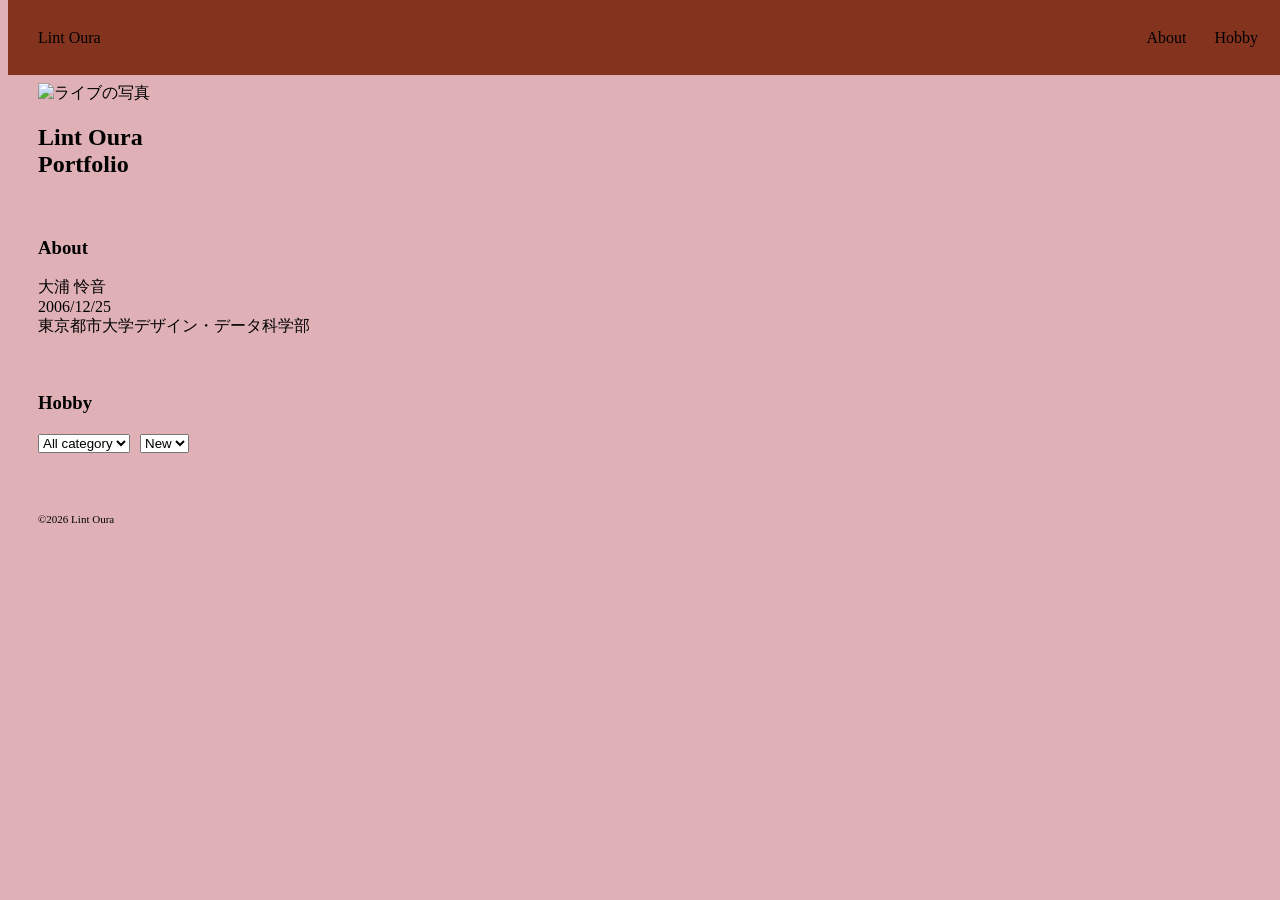
==== index.html @ ac571d97 "Add files via upload" ====
<!DOCTYPE html>
<html lang="ja">
    <head>
        <meta charset="UTF-8">
        <meta name="viewport" content="width=device-width, initial-scale=1.0">
        <title>Lint Oura</title>
        <link rel="stylesheet" href="style.css">
    </head>
    <body>
        <header>
            <a href="#top">Lint Oura</a>
            <nav>
                <a href="#about">About</a>
                <a href="#hobby">Hobby</a>
            </nav>
        </header>

        <main>
            <section id="top">
                <img src="./media/DSCN6169.JPG" width="200" alt="ライブの写真">
                <h1>
                    Lint Oura<br>
                    Portfolio
                </h1>
            </section>

            <section id="about">
                <h3>About</h3>
                <p>
                    <span class="japanese-name">大浦 怜音</span><br>
                    2006/12/25<br>
                    東京都市大学デザイン・データ科学部
                </p>
            </section>

            <section id="hobby">
                <h3>Hobby</h3>

                <div class="works-controls">
                    <select id="category">
                        <option value="all">All category</option>
                    </select>

                    <select id="sort">
                        <option value="new">New</option>
                        <option value="old">Old</option>
                        <option value="title">Title</option>
                    </select>
                </div>

                <div class="works-marquee">
                    <div id="works-grid"></div>
                </div>
            </section>
        </main>

        <footer>
            <span>©2026 Lint Oura</span>
        </footer>

        <script src="works.js"></script>
    </body>
</html>
---- style.css ----
* {box-sizing: border-box; }

html {
    scroll-behavior: smooth;
    scroll-padding-top: 50px;
}
body {
    background: #dfb1b6;
    color: #000000;
}
a {
    color: inherit;
    text-decoration: none;
}
header {
    display: flex;
    justify-content: space-between;
    align-items: center;
    width: 100%;
    position: fixed;
    padding: 0px 30px;
    background: #84331F;
    height: 75px;
    top: 0;
}
nav {
    display: flex;
    gap: 28px;
}
section {
    padding: 10px 30px;
}
footer {
    padding:20px 30px;
    font-size: 11px;
}
nav a:hover {
    color: #939a9c;
}
#top {
    padding-top: 75px;
}

#works-grid {
  display: grid;
  grid-template-columns: repeat(3, 1fr);
  gap: 30px;
}

.work-card img {
  width: 100%;
  aspect-ratio: 4 / 3;
  object-fit: cover;
  display: block;
}

.work-card {
  border: 1px solid #000000;
}

.work-card h4 {
    margin: 15px 15px 5px;
}

.work-card p {
    margin: 0 15px 15px;
    font-size: 14px;
    line-height: 1.6;
}

.work-card:hover {
    opacity: 0.7;
}

.works-controls {
    display: flex;
    gap: 10px;
    margin-top: 20px;
    margin-bottom: 30px;
}

.work-controls select {
    padding: 10px;
    font-size: 17px;
}

.work-category {
    font-size: 4px;
    padding-top: 14px;
    color: #008000
}
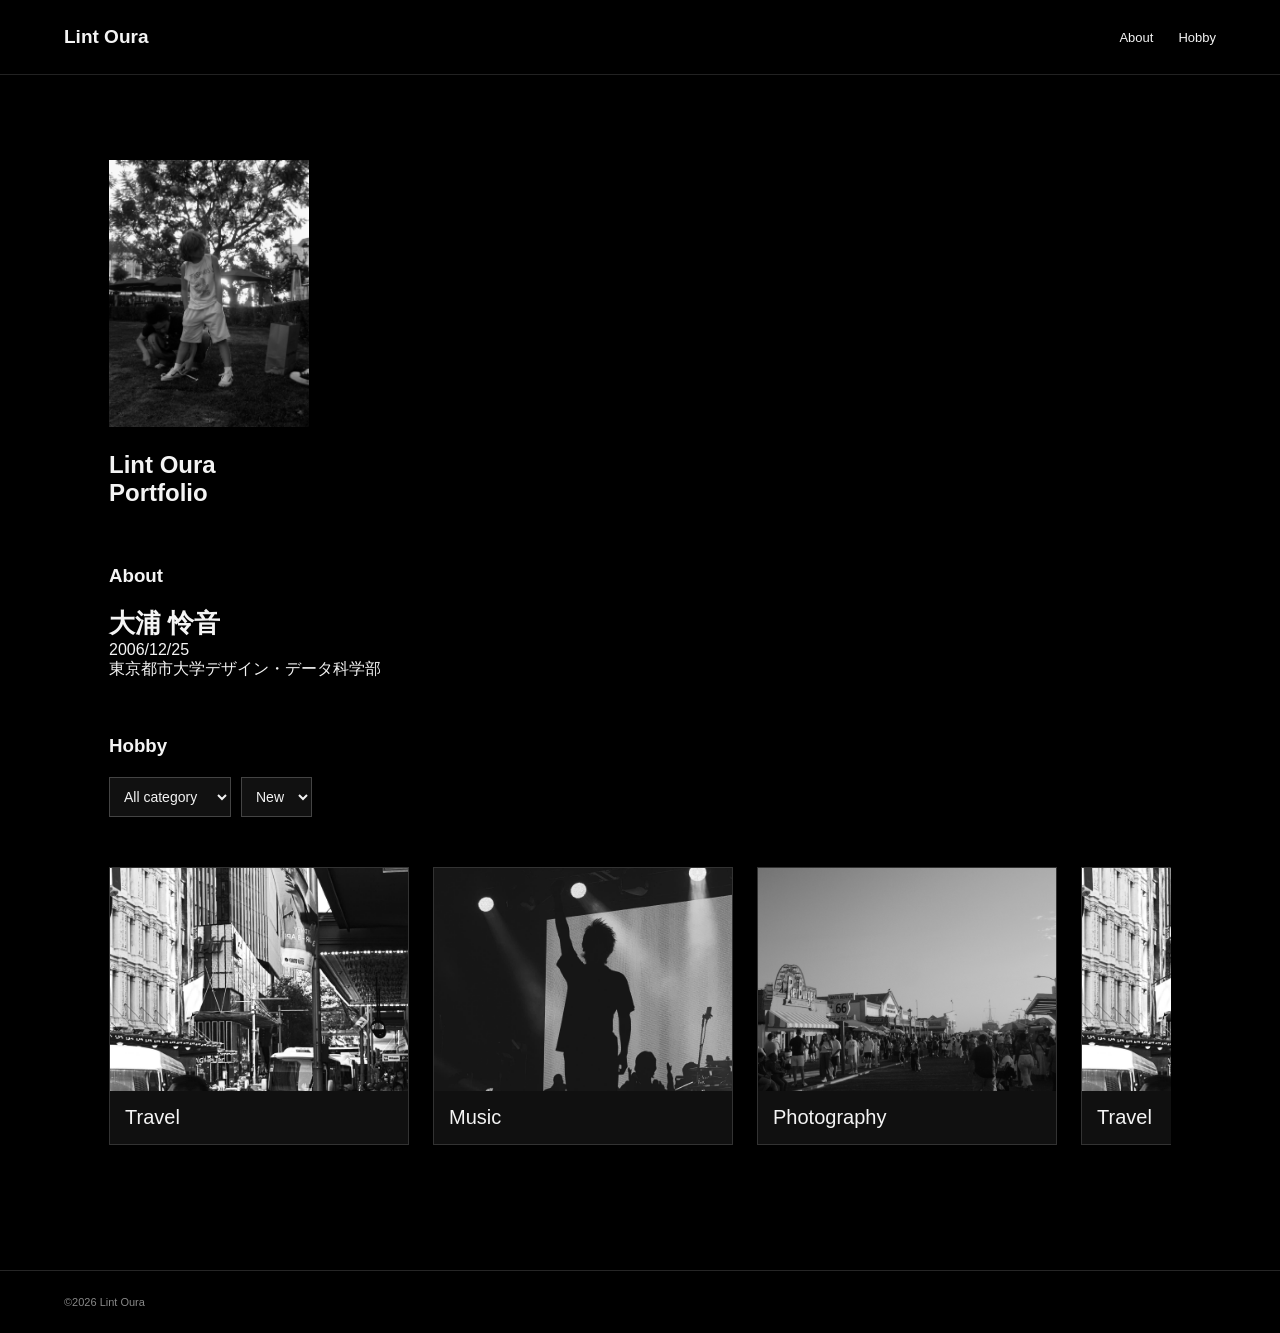
==== commit 93bd96f6: "Add files via upload" ====
--- a/index.html
+++ b/index.html
@@ -18,7 +18,7 @@
 
         <main>
             <section id="top">
-                <img src="./media/DSCN6169.JPG" width="200" alt="ライブの写真">
+                <img src="./DSCN6169.JPG" width="200" alt="ライブの写真">
                 <h1>
                     Lint Oura<br>
                     Portfolio
--- a/style.css
+++ b/style.css
@@ -1,17 +1,24 @@
-* {box-sizing: border-box; }
+
+* {
+    box-sizing: border-box;
+}
 
 html {
     scroll-behavior: smooth;
-    scroll-padding-top: 50px;
-}
+    scroll-padding-top: 90px;
+}
+
 body {
-    background: #dfb1b6;
-    color: #000000;
-}
+    margin: 0;
+    background: #000000;
+    color: #f3f3f3;
+}
+
 a {
     color: inherit;
     text-decoration: none;
 }
+
 header {
     display: flex;
     justify-content: space-between;
@@ -19,59 +26,67 @@
     width: 100%;
     position: fixed;
     padding: 0px 30px;
-    background: #84331F;
+    background: #000000;
+    border-bottom: 1px solid #333333;
     height: 75px;
     top: 0;
-}
+    z-index: 10;
+}
+
 nav {
     display: flex;
     gap: 28px;
 }
+
 section {
     padding: 10px 30px;
 }
+
 footer {
-    padding:20px 30px;
+    padding: 20px 30px;
     font-size: 11px;
 }
+
 nav a:hover {
     color: #939a9c;
 }
+
 #top {
-    padding-top: 75px;
-}
-
+    padding-top: 95px;
+}
+
+/* 写真のブロック */
 #works-grid {
-  display: grid;
-  grid-template-columns: repeat(3, 1fr);
-  gap: 30px;
+    display: grid;
+    grid-template-columns: repeat(3, 1fr);
+    gap: 24px;
+    max-width: 1100px;
 }
 
 .work-card img {
-  width: 100%;
-  aspect-ratio: 4 / 3;
-  object-fit: cover;
-  display: block;
+    width: 100%;
+    aspect-ratio: 4 / 3;
+    object-fit: cover;
+    display: block;
 }
 
 .work-card {
-  border: 1px solid #000000;
+    border: 1px solid #333333;
+    background: #101010;
+    overflow: hidden;
 }
 
 .work-card h4 {
-    margin: 15px 15px 5px;
-}
-
-.work-card p {
-    margin: 0 15px 15px;
-    font-size: 14px;
-    line-height: 1.6;
+    margin: 15px;
+    font-size: 20px;
+    font-weight: normal;
 }
 
 .work-card:hover {
-    opacity: 0.7;
-}
-
+    opacity: 0.8;
+}
+
+/* カテゴリーと並び替え */
 .works-controls {
     display: flex;
     gap: 10px;
@@ -79,13 +94,572 @@
     margin-bottom: 30px;
 }
 
-.work-controls select {
+.works-controls select {
     padding: 10px;
-    font-size: 17px;
-}
-
-.work-category {
-    font-size: 4px;
-    padding-top: 14px;
-    color: #008000
+    font-size: 14px;
+    color: #f3f3f3;
+    background: #111111;
+    border: 1px solid #444444;
+}
+
+/* 各カテゴリーのページ */
+.detail-photo {
+    display: block;
+    width: min(100%, 800px);
+    max-height: 540px;
+    object-fit: cover;
+    margin-bottom: 20px;
+}
+
+.back-link {
+    display: inline-block;
+    margin: 10px 0 40px;
+}
+
+/* スマートフォン */
+@media screen and (max-width: 600px) {
+    #top {
+        padding-top: 95px;
+    }
+
+    #top img {
+        width: 200px;
+        max-width: 100%;
+    }
+
+    #works-grid {
+        grid-template-columns: 1fr;
+    }
+
+    .works-controls {
+        flex-direction: column;
+        align-items: flex-start;
+    }
+}
+
+/* ONE OK ROCKの写真サイズ調整 */
+.ook-hero {
+    grid-template-columns: 1fr 280px;
+    gap: 40px;
+}
+
+.ook-photo {
+    width: 280px;
+    height: 380px;
+}
+
+.ook-photo img {
+    width: 100%;
+    height: 100%;
+    object-fit: cover;
+}
+
+@media screen and (max-width: 600px) {
+    .ook-photo {
+        width: 220px;
+        height: 300px;
+        margin: 0 auto;
+    }
+}
+
+.ook-music-link {
+    font-size: 19px;
+    padding: 18px 28px;
+}
+
+.ook-music-link {
+    color: #FA243C;
+    border-color: #FA243C;
+    font-size: 15px;
+    padding: 18px 28px;
+}
+
+.ook-music-link:hover {
+    background: #FA243C;
+    color: #ffffff;
+}
+
+
+/* カテゴリーを横に流す */
+
+.works-marquee {
+    width: 100%;
+    overflow: hidden;
+    padding: 20px 0;
+}
+
+#works-grid {
+    display: flex;
+    width: max-content;
+    max-width: none;
+    gap: 24px;
+}
+
+.work-card {
+    flex: 0 0 300px;
+    width: 300px;
+}
+
+/* 自動スクロール */
+#works-grid.is-scrolling {
+    animation: categoryScroll 25s linear infinite;
+}
+
+@keyframes categoryScroll {
+    from {
+        transform: translateX(0);
+    }
+
+    to {
+        transform: translateX(calc(-50% - 12px));
+    }
+}
+
+/* マウスを乗せたら停止 */
+.works-marquee:hover #works-grid,
+.works-marquee:focus-within #works-grid {
+    animation-play-state: paused;
+}
+
+/* 動きを減らす設定への対応 */
+@media (prefers-reduced-motion: reduce) {
+    #works-grid.is-scrolling {
+        animation: none;
+    }
+}
+
+.japanese-name {
+    font-size: 26px;
+    font-weight: 600;
+}
+
+
+/* ==========================
+   PHOTOGRAPHY PAGE
+========================== */
+
+.photo-page {
+    max-width: 1250px;
+    margin: 0 auto;
+    padding: 120px 35px 100px;
+    color: #ffffff;
+}
+
+/* タイトル */
+.photo-heading {
+    margin-bottom: 65px;
+}
+
+.photo-heading p {
+    color: #999999;
+    font-size: 12px;
+    letter-spacing: 3px;
+    margin-bottom: 15px;
+}
+
+.photo-heading h1 {
+    font-size: clamp(48px, 8vw, 100px);
+    font-weight: 800;
+    letter-spacing: -0.065em;
+    line-height: 1;
+    margin: 0;
+}
+
+/* 写真一覧 */
+.photo-gallery-grid {
+    display: grid;
+    grid-template-columns: repeat(3, 1fr);
+    gap: 35px 22px;
+}
+
+/* 写真カード */
+.photo-card {
+    margin: 0;
+    opacity: 0;
+    transform: translateY(25px);
+    animation: photoFadeIn 0.8s ease forwards;
+    animation-delay: var(--delay, 0ms);
+}
+
+/* 写真 */
+.photo-image {
+    overflow: hidden;
+    background: #111111;
+}
+
+.photo-image img {
+    width: 100%;
+    aspect-ratio: 3 / 4;
+    object-fit: cover;
+    display: block;
+    transition: transform 0.6s ease,
+                filter 0.6s ease;
+}
+
+/* マウスを乗せたとき */
+.photo-card:hover img {
+    transform: scale(1.06);
+    filter: brightness(0.85);
+}
+
+/* 写真のタイトル */
+.photo-card figcaption {
+    padding: 14px 0;
+    font-size: 13px;
+    color: #aaaaaa;
+    letter-spacing: 0.08em;
+}
+
+/* 写真がふわっと現れる */
+@keyframes photoFadeIn {
+    from {
+        opacity: 0;
+        transform: translateY(25px);
+    }
+
+    to {
+        opacity: 1;
+        transform: translateY(0);
+    }
+}
+
+/* 戻るリンク */
+.photo-back {
+    display: inline-block;
+    margin-top: 75px;
+    padding-bottom: 8px;
+    border-bottom: 1px solid #777777;
+    font-size: 13px;
+}
+
+.photo-back:hover {
+    color: #ffffff;
+    border-color: #ffffff;
+}
+
+/* タブレット */
+@media (max-width: 900px) {
+    .photo-gallery-grid {
+        grid-template-columns: repeat(2, 1fr);
+    }
+}
+
+/* スマートフォン */
+@media (max-width: 600px) {
+    .photo-page {
+        padding: 95px 20px 65px;
+    }
+
+    .photo-gallery-grid {
+        grid-template-columns: 1fr;
+    }
+
+    .photo-heading {
+        margin-bottom: 40px;
+    }
+}
+
+/* 動きを減らす設定への対応 */
+@media (prefers-reduced-motion: reduce) {
+    .photo-card {
+        animation: none;
+        opacity: 1;
+        transform: none;
+    }
+
+    .photo-image img {
+        transition: none;
+    }
+}
+
+/* Photographyページの写真説明を非表示 */
+
+.photo-page .photo-card figcaption,
+.photo-page .photo-card p,
+.photo-page .photo-card h3,
+.photo-page .photo-card .work-info {
+    display: none !important;
+}
+
+* {
+    box-sizing: border-box;
+}
+
+html {
+    scroll-behavior: smooth;
+}
+
+body {
+    margin: 0;
+    background: #000;
+    color: #f4f4f4;
+    font-family: "Helvetica Neue", Arial, sans-serif;
+}
+
+a {
+    color: inherit;
+    text-decoration: none;
+}
+
+button {
+    font: inherit;
+}
+
+/* ヘッダー */
+header {
+    min-height: 70px;
+    border-bottom: 1px solid #222;
+    display: flex;
+    justify-content: space-between;
+    align-items: center;
+    padding: 15px 5%;
+    gap: 16px;
+}
+
+header > a {
+    font-size: 19px;
+    font-weight: 700;
+}
+
+nav {
+    display: flex;
+    gap: 25px;
+    font-size: 13px;
+}
+
+nav a:hover {
+    color: #ff718c;
+}
+
+/* ページ */
+main {
+    max-width: 1250px;
+    margin: auto;
+    padding: 65px 5% 95px;
+}
+
+.overline {
+    font-size: 12px;
+    font-weight: 700;
+    letter-spacing: 3px;
+    color: #ff718c;
+}
+
+.travel-page h1 {
+    font-size: clamp(64px, 9vw, 110px);
+    line-height: 1;
+    letter-spacing: -5px;
+    margin: 14px 0 22px;
+}
+
+.intro {
+    color: #aaa;
+    font-size: 14px;
+    margin-bottom: 32px;
+}
+
+/* 世界地図 */
+.map-frame {
+    background: #0b1118;
+    border: 1px solid #2f3944;
+    overflow-x: auto;
+    overflow-y: hidden;
+}
+
+.world-svg {
+    display: block;
+    width: 100%;
+    min-width: 760px;
+    height: auto;
+}
+
+.ocean {
+    fill: #0b1118;
+}
+
+.grid-line {
+    stroke: #1f303c;
+    stroke-width: 0.8;
+}
+
+.countries {
+    fill: #273440;
+    stroke: #687d8e;
+    stroke-width: 0.52;
+    stroke-linejoin: round;
+    vector-effect: non-scaling-stroke;
+}
+
+/* 地図のピン */
+.pin {
+    cursor: pointer;
+    outline: none;
+}
+
+.pin .halo {
+    fill: #fb6283;
+    opacity: 0.12;
+}
+
+.pin .ring {
+    fill: #fc7695;
+    stroke: #fff;
+    stroke-width: 2.8;
+}
+
+.pin .label {
+    fill: #fff;
+    font-size: 14px;
+    font-weight: 700;
+    paint-order: stroke;
+    stroke: #0b1118;
+    stroke-width: 4px;
+    stroke-linejoin: round;
+}
+
+.pin:hover .halo,
+.pin.active .halo {
+    opacity: 0.33;
+}
+
+.pin:hover .ring,
+.pin.active .ring {
+    fill: #fff;
+    stroke: #ff6386;
+}
+
+.pin:focus-visible .ring {
+    stroke: #fff;
+    stroke-width: 5;
+}
+
+.map-tip {
+    font-size: 12px;
+    color: #929292;
+    margin: 16px 0 22px;
+}
+
+/* 都市ボタン */
+.city-buttons {
+    display: flex;
+    flex-wrap: wrap;
+    gap: 10px;
+    margin-bottom: 65px;
+}
+
+.city-buttons button {
+    background: #0c0c0c;
+    border: 1px solid #434343;
+    padding: 11px 19px;
+    color: #f5f5f5;
+    cursor: pointer;
+    transition: 0.2s;
+}
+
+.city-buttons button.active,
+.city-buttons button:hover {
+    border-color: #ff718c;
+    color: #ff718c;
+}
+
+/* 写真表示 */
+.detail {
+    border-top: 1px solid #333;
+    padding-top: 35px;
+}
+
+.detail-country {
+    color: #ff718c;
+    font-size: 11px;
+    font-weight: 700;
+    letter-spacing: 3px;
+}
+
+.detail h2 {
+    font-size: clamp(32px, 5vw, 57px);
+    margin: 11px 0 26px;
+}
+
+.gallery {
+    display: grid;
+    grid-template-columns: repeat(auto-fit, minmax(220px, 1fr));
+    gap: 18px;
+    max-width: 950px;
+}
+
+figure {
+    margin: 0;
+    background: #0e0e0e;
+    border: 1px solid #303030;
+    overflow: hidden;
+}
+
+figure img {
+    width: 100%;
+    height: 310px;
+    object-fit: cover;
+    display: block;
+}
+
+figcaption {
+    padding: 13px 16px;
+    color: #bcbcbc;
+    font-size: 13px;
+}
+
+.missing {
+    height: 310px;
+    display: flex;
+    justify-content: center;
+    align-items: center;
+    color: #888;
+    font-size: 13px;
+    padding: 20px;
+}
+
+.back {
+    display: inline-block;
+    margin-top: 68px;
+    border-bottom: 1px solid #777;
+    padding-bottom: 8px;
+}
+
+footer {
+    border-top: 1px solid #262626;
+    color: #888;
+    font-size: 11px;
+    padding: 25px 5%;
+}
+
+/* スマホ */
+@media (max-width: 650px) {
+    main {
+        padding: 45px 18px 65px;
+    }
+
+    header {
+        padding-inline: 18px;
+    }
+
+    header > a {
+        font-size: 16px;
+    }
+
+    nav {
+        font-size: 12px;
+        gap: 12px;
+    }
+
+    figure img,
+    .missing {
+        height: 250px;
+    }
+}
+
+.music-page h1 {
+    font-size: 80px;
+}
+
+.photography-page h1 {
+    font-size: 80px;
 }
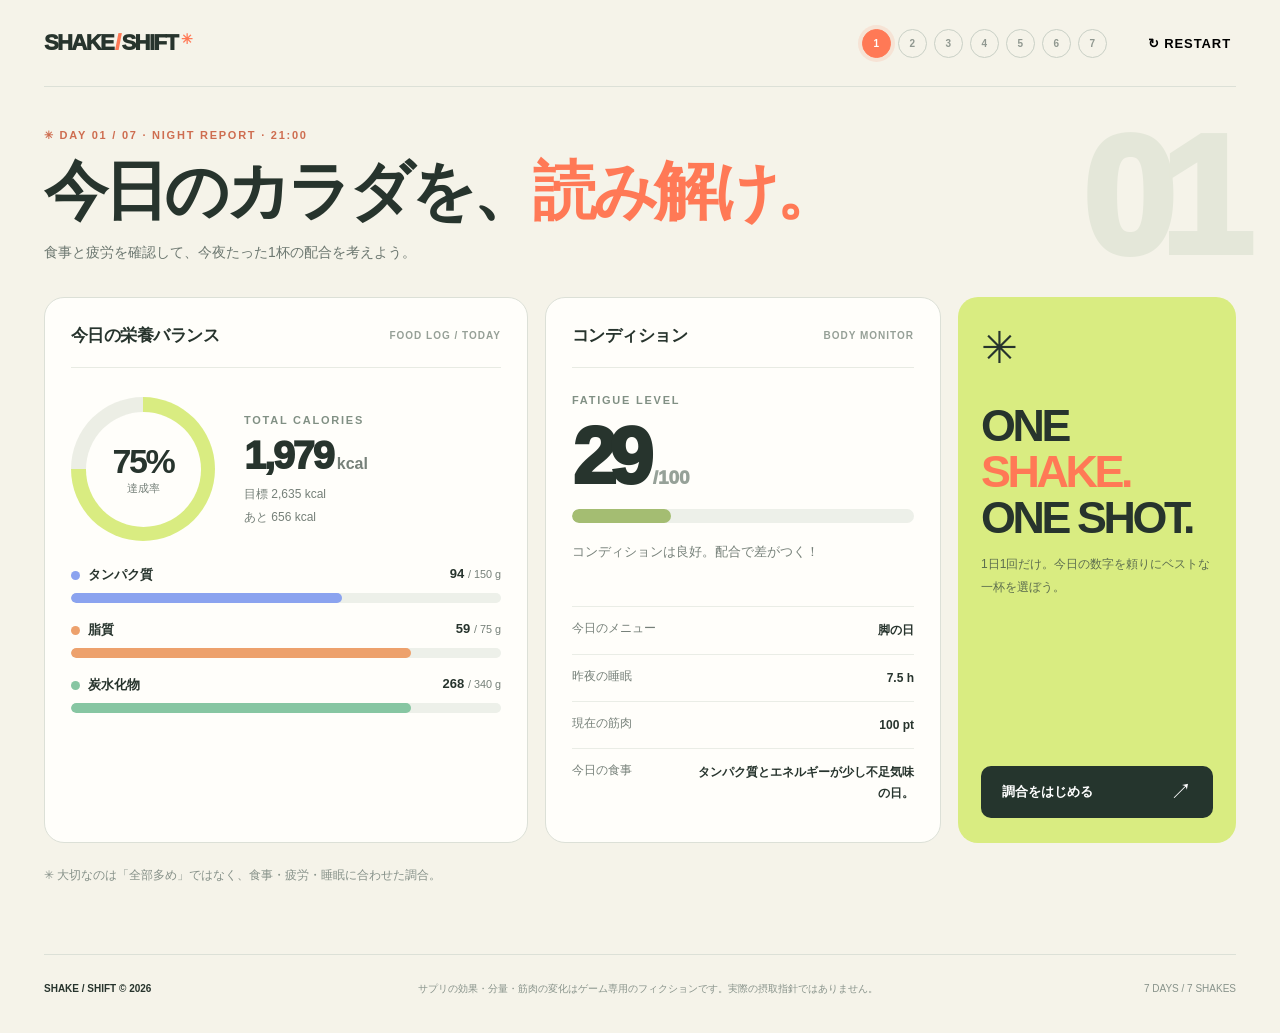
==== commit 96acc2a0: "Add files via upload" ====
--- a/index.html
+++ b/index.html
@@ -1,64 +1,29 @@
 
-<!DOCTYPE html>
+<!doctype html>
 <html lang="ja">
-    <head>
-        <meta charset="UTF-8">
-        <meta name="viewport" content="width=device-width, initial-scale=1.0">
-        <title>Lint Oura</title>
-        <link rel="stylesheet" href="style.css">
-    </head>
-    <body>
-        <header>
-            <a href="#top">Lint Oura</a>
-            <nav>
-                <a href="#about">About</a>
-                <a href="#hobby">Hobby</a>
-            </nav>
-        </header>
-
-        <main>
-            <section id="top">
-                <img src="./DSCN6169.JPG" width="200" alt="ライブの写真">
-                <h1>
-                    Lint Oura<br>
-                    Portfolio
-                </h1>
-            </section>
-
-            <section id="about">
-                <h3>About</h3>
-                <p>
-                    <span class="japanese-name">大浦 怜音</span><br>
-                    2006/12/25<br>
-                    東京都市大学デザイン・データ科学部
-                </p>
-            </section>
-
-            <section id="hobby">
-                <h3>Hobby</h3>
-
-                <div class="works-controls">
-                    <select id="category">
-                        <option value="all">All category</option>
-                    </select>
-
-                    <select id="sort">
-                        <option value="new">New</option>
-                        <option value="old">Old</option>
-                        <option value="title">Title</option>
-                    </select>
-                </div>
-
-                <div class="works-marquee">
-                    <div id="works-grid"></div>
-                </div>
-            </section>
-        </main>
-
-        <footer>
-            <span>©2026 Lint Oura</span>
-        </footer>
-
-        <script src="works.js"></script>
-    </body>
+<head>
+  <meta charset="UTF-8">
+  <meta name="viewport" content="width=device-width, initial-scale=1">
+  <meta name="theme-color" content="#f5f3e9">
+  <meta name="description" content="毎晩の栄養と疲労を見て、1日1回のシェイカーを調合。7日間で筋肉を育てるゲーム。">
+  <title>SHAKE / SHIFT — 7 DAYS, 7 SHAKES</title>
+  <link rel="stylesheet" href="style.css">
+  <script src="work.js" defer></script>
+</head>
+<body>
+  <div class="site">
+    <header class="topbar">
+      <a class="logo" href="./" aria-label="SHAKE SHIFT ホーム">SHAKE<span>/</span>SHIFT<b>✳</b></a>
+      <div class="day-nav" id="dayNav" aria-label="7日間の進行状況"></div>
+      <button class="restart" id="restartBtn" type="button">↻ <span>RESTART</span></button>
+    </header>
+    <main id="app" aria-live="polite"></main>
+    <footer>
+      <strong>SHAKE / SHIFT © 2026</strong>
+      <span>サプリの効果・分量・筋肉の変化はゲーム専用のフィクションです。実際の摂取指針ではありません。</span>
+      <span>7 DAYS / 7 SHAKES</span>
+    </footer>
+  </div>
+  <div class="toast" id="toast" role="status" aria-live="polite"></div>
+</body>
 </html>
--- a/style.css
+++ b/style.css
@@ -1,665 +1,871 @@
 
-* {
-    box-sizing: border-box;
-}
-
-html {
-    scroll-behavior: smooth;
-    scroll-padding-top: 90px;
-}
-
-body {
-    margin: 0;
-    background: #000000;
-    color: #f3f3f3;
-}
-
-a {
-    color: inherit;
-    text-decoration: none;
-}
-
-header {
-    display: flex;
-    justify-content: space-between;
-    align-items: center;
-    width: 100%;
-    position: fixed;
-    padding: 0px 30px;
-    background: #000000;
-    border-bottom: 1px solid #333333;
-    height: 75px;
-    top: 0;
-    z-index: 10;
-}
-
-nav {
-    display: flex;
-    gap: 28px;
-}
-
-section {
-    padding: 10px 30px;
-}
-
-footer {
-    padding: 20px 30px;
-    font-size: 11px;
-}
-
-nav a:hover {
-    color: #939a9c;
-}
-
-#top {
-    padding-top: 95px;
-}
-
-/* 写真のブロック */
-#works-grid {
-    display: grid;
-    grid-template-columns: repeat(3, 1fr);
-    gap: 24px;
-    max-width: 1100px;
-}
-
-.work-card img {
-    width: 100%;
-    aspect-ratio: 4 / 3;
-    object-fit: cover;
-    display: block;
-}
-
-.work-card {
-    border: 1px solid #333333;
-    background: #101010;
-    overflow: hidden;
-}
-
-.work-card h4 {
-    margin: 15px;
-    font-size: 20px;
-    font-weight: normal;
-}
-
-.work-card:hover {
-    opacity: 0.8;
-}
-
-/* カテゴリーと並び替え */
-.works-controls {
-    display: flex;
-    gap: 10px;
-    margin-top: 20px;
-    margin-bottom: 30px;
-}
-
-.works-controls select {
-    padding: 10px;
-    font-size: 14px;
-    color: #f3f3f3;
-    background: #111111;
-    border: 1px solid #444444;
-}
-
-/* 各カテゴリーのページ */
-.detail-photo {
-    display: block;
-    width: min(100%, 800px);
-    max-height: 540px;
-    object-fit: cover;
-    margin-bottom: 20px;
-}
-
-.back-link {
-    display: inline-block;
-    margin: 10px 0 40px;
+:root{
+  --bg:#f5f3e9;
+  --ink:#27342d;
+  --muted:#768079;
+  --line:#dce0d7;
+  --green:#d9ec81;
+  --orange:#ff7956;
+  --white:#fffefa;
+  --radius:20px;
+}
+*{box-sizing:border-box}
+html{scroll-behavior:smooth}
+body{
+  margin:0;
+  background:var(--bg);
+  color:var(--ink);
+  font-family:Inter,"Helvetica Neue",Arial,"Hiragino Kaku Gothic ProN","Noto Sans JP",sans-serif;
+  -webkit-font-smoothing:antialiased;
+}
+button{font:inherit;cursor:pointer;touch-action:manipulation}
+button:disabled{cursor:not-allowed;opacity:.43}
+a{color:inherit;text-decoration:none}
+button:focus-visible,a:focus-visible{
+  outline:3px solid var(--orange);
+  outline-offset:3px;
+}
+.site{
+  max-width:1536px;
+  margin:auto;
+  min-height:100vh;
+  display:flex;
+  flex-direction:column;
+  padding:0 44px;
+}
+.topbar{
+  height:87px;
+  display:flex;
+  align-items:center;
+  gap:36px;
+  border-bottom:1px solid var(--line);
+}
+.logo{
+  font-size:22px;
+  line-height:1;
+  letter-spacing:-1.6px;
+  font-weight:1000;
+  white-space:nowrap;
+}
+.logo span{color:var(--orange);padding:0 2px}
+.logo b{
+  font-size:14px;
+  color:var(--orange);
+  vertical-align:top;
+  padding-left:4px;
+}
+.day-nav{margin-left:auto;display:flex;gap:7px}
+.day-dot{
+  width:29px;height:29px;
+  border:1px solid #c9d0c6;
+  border-radius:50%;
+  font-size:10px;font-weight:900;
+  display:flex;align-items:center;justify-content:center;
+  color:#909890;
+}
+.day-dot.done{background:var(--ink);color:white;border-color:var(--ink)}
+.day-dot.active{
+  background:var(--orange);color:white;border-color:var(--orange);
+  box-shadow:0 0 0 4px #ff795622;
+}
+.restart{
+  background:transparent;
+  border:0;
+  font-size:13px;
+  font-weight:800;
+  letter-spacing:.07em;
+  white-space:nowrap;
+  padding:13px 5px;
+}
+.restart:hover{color:var(--orange)}
+#app{flex:1;padding:42px 0 70px}
+.chapter{
+  display:flex;
+  align-items:center;
+  justify-content:space-between;
+  margin-bottom:32px;
+  gap:24px;
+}
+.eyebrow{
+  font-size:11px;
+  letter-spacing:.16em;
+  font-weight:900;
+  text-transform:uppercase;
+  color:#ce6d50;
+}
+.eyebrow.muted{color:#819084}
+.chapter h1{
+  margin:14px 0 11px;
+  font-size:clamp(35px,5vw,66px);
+  line-height:1.12;
+  letter-spacing:-.065em;
+  font-weight:1000;
+}
+.chapter h1 em{font-style:normal;color:var(--orange)}
+.chapter p{
+  margin:0;font-size:14px;line-height:1.9;color:#6c7770;
+}
+.chapter-no{
+  font-size:clamp(88px,13vw,170px);
+  font-weight:1000;
+  letter-spacing:-.09em;
+  line-height:.8;
+  color:#e4e7d9;
+  user-select:none;
+}
+.panel{
+  background:var(--white);
+  border:1px solid var(--line);
+  border-radius:var(--radius);
+  padding:26px;
+  min-width:0;
+}
+.panel-top{
+  display:flex;
+  align-items:center;
+  justify-content:space-between;
+  gap:10px;
+  padding-bottom:20px;
+  border-bottom:1px solid #e8ebe3;
+}
+.panel-top h2{font-size:17px;letter-spacing:-.03em;margin:0}
+.panel-top span{
+  font-size:10px;letter-spacing:.1em;font-weight:800;color:#96a097;
+}
+.night-layout{
+  display:grid;
+  grid-template-columns:minmax(0,1.1fr) minmax(0,.9fr) 278px;
+  gap:17px;
+  align-items:stretch;
+}
+.cal-overview{
+  display:flex;align-items:center;gap:29px;padding:29px 0 25px;
+}
+.cal-circle{
+  width:144px;height:144px;flex:0 0 144px;
+  border-radius:50%;
+  background:conic-gradient(var(--green) var(--p),#eceee5 0);
+  display:grid;place-items:center;
+}
+.cal-circle>div{
+  width:115px;height:115px;border-radius:50%;
+  background:var(--white);
+  display:flex;flex-direction:column;
+  align-items:center;justify-content:center;
+}
+.cal-circle strong{font-size:34px;letter-spacing:-.07em}
+.cal-circle small{font-size:11px;color:var(--muted)}
+.big-number{
+  font-size:clamp(29px,3.1vw,47px);
+  font-weight:1000;
+  letter-spacing:-.055em;
+  margin:5px 0;
+}
+.big-number small{
+  font-size:16px;color:var(--muted);font-weight:600;letter-spacing:0;
+}
+.cal-overview p{
+  font-size:12px;color:var(--muted);line-height:1.9;margin:0;
+}
+.macro{margin-bottom:18px}
+.macro:last-child{margin-bottom:0}
+.macro-head{
+  display:flex;justify-content:space-between;gap:12px;
+  font-size:13px;margin-bottom:9px;
+}
+.macro-head b{display:flex;align-items:center;gap:8px}
+.macro-head i{display:block;width:9px;height:9px;border-radius:50%}
+.macro-head span{font-weight:900}
+.macro-head small{font-weight:500;color:var(--muted)}
+.track{
+  height:10px;border-radius:20px;background:#edf0e9;overflow:hidden;
+}
+.track>span{
+  display:block;height:100%;border-radius:20px;transition:width .3s;
+}
+.status-panel>.eyebrow{margin-top:26px}
+.fatigue-number{
+  font-size:79px;font-weight:1000;letter-spacing:-.09em;
+  line-height:1.1;margin:8px 0;
+}
+.fatigue-number small{
+  font-size:19px;color:#96a198;letter-spacing:0;margin-left:7px;
+}
+.fatigue-track{
+  height:14px;background:#edf0e9;overflow:hidden;border-radius:20px;
+}
+.fatigue-track span{display:block;height:100%;border-radius:20px}
+.status-message{
+  font-size:13px;line-height:1.8;min-height:50px;
+  color:var(--muted);margin:17px 0 11px;
+}
+.status-rows{margin:16px 0 0}
+.status-rows div{
+  display:flex;justify-content:space-between;gap:16px;
+  align-items:flex-start;border-top:1px solid #eaede6;
+  padding:13px 0;font-size:12px;
+}
+.status-rows dt{color:var(--muted);min-width:100px}
+.status-rows dd{
+  font-weight:800;text-align:right;margin:0;line-height:1.7;
+}
+.coach{
+  background:var(--green);
+  border-radius:var(--radius);
+  padding:25px 23px;
+  display:flex;flex-direction:column;
+  min-height:445px;overflow:hidden;position:relative;
+}
+.coach-star{font-size:44px}
+.coach h2{
+  font-size:clamp(38px,3.5vw,53px);
+  letter-spacing:-.075em;
+  line-height:1.02;margin:30px 0 13px;
+}
+.coach h2 em{font-style:normal;color:var(--orange)}
+.coach p{
+  font-size:12px;line-height:1.9;color:#5d6e4f;margin:0 0 25px;
+}
+.coach .btn{margin-top:auto}
+.btn{
+  min-height:52px;border-radius:10px;
+  border:1px solid transparent;
+  display:flex;justify-content:space-between;align-items:center;
+  gap:10px;padding:0 20px;font-size:13px;font-weight:900;
+  transition:transform .15s,background .15s;
+}
+.btn:not(:disabled):hover{transform:translateY(-2px)}
+.btn span{font-size:22px;font-weight:400}
+.btn.dark{background:#25352d;color:white}
+.btn.dark:hover{background:#344b3c}
+.btn.outline{
+  background:transparent;border:1px solid #cbd0c7;color:var(--ink);
+}
+.bottom-note{margin:24px 0 0;font-size:12px;color:#869189}
+
+/* シェイカー調合画面 */
+.mix-layout{
+  display:grid;
+  grid-template-columns:minmax(340px,.86fr) minmax(0,1.14fr);
+  gap:30px;align-items:start;
+}
+.mix-side{min-width:0}
+.snapshot{display:flex;gap:7px;flex-wrap:wrap;margin-bottom:13px}
+.snapshot span{
+  padding:8px 11px;border-radius:50px;background:#e8ebdf;
+  font-size:11px;font-weight:800;
+}
+.snapshot span:first-child{background:#ffe3d9;color:#bc5a3b}
+.shaker-stage{
+  min-height:390px;position:relative;overflow:hidden;
+  display:flex;flex-direction:column;align-items:center;
+  justify-content:center;background:#dceacb;border-radius:18px;
+}
+.stage-top,.stage-foot{
+  position:absolute;left:18px;font-size:10px;
+  letter-spacing:.13em;font-weight:900;color:#667764;z-index:4;
+}
+.stage-top{top:19px}
+.stage-foot{bottom:15px}
+.stage-seal{
+  position:absolute;right:20px;top:21px;
+  width:59px;height:59px;display:grid;place-items:center;
+  text-align:center;border:1px solid #849b72;
+  border-radius:50%;font-size:10px;font-weight:900;
+  line-height:1.15;transform:rotate(14deg);z-index:2;
+}
+.halo{
+  position:absolute;width:330px;height:330px;
+  border-radius:50%;background:#f2fae1a8;top:9%;
+  left:50%;transform:translateX(-50%);
+}
+.stage-floor{
+  position:absolute;bottom:43px;width:250px;height:29px;
+  border-radius:50%;background:#6f896132;filter:blur(10px);
+}
+.shaker{
+  height:310px;width:190px;position:relative;z-index:3;
+  filter:drop-shadow(17px 10px 8px #48634822);flex:none;
+}
+.shaker-cap{
+  position:absolute;top:6px;left:32px;
+  width:126px;height:24px;background:#39493b;
+  border:4px solid #26342c;
+  border-radius:10px 10px 5px 5px;z-index:5;
+}
+.shaker-neck{
+  position:absolute;top:25px;left:44px;
+  width:104px;height:29px;background:#667a67;
+  border:4px solid #26342c;border-radius:3px;z-index:4;
+}
+.shaker-glass{
+  position:absolute;top:48px;left:26px;
+  width:139px;height:239px;border:5px solid #27392e;
+  border-radius:14px 14px 31px 31px;
+  overflow:hidden;
+  background:linear-gradient(
+    90deg,#edf6efaf,#d6e3d6cc 30%,
+    #f8fcf3af 78%,#b2cbb9bb
+  );
+  box-shadow:inset -13px 0 12px #79998535;
+}
+.shaker-water{
+  position:absolute;bottom:0;width:100%;height:22%;
+  background:#b7caca80;
+}
+.powder-stack{
+  position:absolute;inset:0;z-index:2;overflow:hidden;
+}
+.powder-layer{
+  position:absolute;width:100%;left:0;
+  box-shadow:inset 0 5px 3px #ffffff65,
+             inset 0 -3px 4px #00000010;
+  transition:bottom .2s ease,height .2s ease;
+}
+.measurements{
+  position:absolute;right:10px;top:42px;height:138px;
+  display:flex;flex-direction:column;
+  justify-content:space-between;
+  font-size:10px;font-weight:800;color:#687c70;
+  z-index:4;opacity:.78;
+}
+.measurements span::before{content:'—';margin-right:5px}
+.shaker-print{
+  position:absolute;top:92px;left:17px;
+  font-size:22px;line-height:1.1;letter-spacing:-.08em;
+  font-weight:1000;color:#25362f;z-index:4;
+}
+.shaker-bottom{
+  position:absolute;bottom:17px;left:42px;
+  width:110px;height:15px;
+  border-radius:4px 4px 13px 13px;background:#394d3e;
+}
+.particle{
+  position:absolute;top:45px;width:6px;height:6px;
+  background:var(--color);border-radius:50%;
+  animation:powderFall .7s var(--delay) ease-in forwards;
+  pointer-events:none;z-index:8;
+}
+@keyframes powderFall{
+  from{opacity:1;transform:translate(0,-20px)}
+  to{opacity:0;transform:translate(var(--spread),180px)}
+}
+.recipe{
+  background:var(--white);border:1px solid var(--line);
+  border-radius:15px;margin-top:13px;
+  padding:18px 19px;min-height:100px;
+}
+.recipe-top{display:flex;justify-content:space-between;font-size:13px}
+.recipe-top b{font-size:10px;color:#69766e;letter-spacing:.12em}
+.recipe-list{
+  display:flex;flex-wrap:wrap;gap:7px;font-size:12px;
+  margin-top:13px;color:var(--muted);
+}
+.recipe-tag{
+  border-radius:6px;padding:6px 8px;
+  color:#26352e;font-size:11px;font-weight:800;
+}
+.mix-buttons{display:flex;gap:10px;margin-top:11px}
+.mix-buttons .btn{flex:1}
+.items-heading{
+  display:flex;align-items:center;justify-content:space-between;
+  gap:15px;margin:6px 0 17px;
+}
+.items-heading h2{
+  font-size:22px;letter-spacing:-.055em;margin:0;
+}
+.items-heading em{color:var(--orange);font-style:normal}
+.items-heading small{
+  font-size:10px;letter-spacing:.06em;color:var(--muted);
+  font-weight:800;white-space:nowrap;
+}
+.ingredient-grid{
+  display:grid;grid-template-columns:repeat(3,minmax(0,1fr));
+  gap:12px;
+}
+.ingredient{
+  position:relative;background:var(--white);
+  border:1px solid #dce0d7;border-radius:15px;
+  overflow:hidden;min-height:218px;
+  transition:transform .15s,border-color .15s,box-shadow .15s;
+}
+.ingredient:hover{transform:translateY(-3px)}
+.ingredient.selected{
+  border-color:#6f906e;box-shadow:0 4px 0 #b9d2ae;
+}
+.ingredient-add{
+  width:100%;height:100%;min-height:218px;
+  display:flex;flex-direction:column;align-items:stretch;
+  text-align:left;background:transparent;border:0;
+  padding:14px 14px 12px;
+}
+.ing-top{display:flex;align-items:start;justify-content:space-between}
+.ing-top small{
+  font-size:9px;font-weight:900;color:#9aa29b;letter-spacing:.06em;
+}
+.ing-symbol{
+  display:grid;place-items:center;width:50px;height:50px;
+  background:var(--accent);border-radius:12px;
+  font-size:23px;font-weight:1000;
+}
+.ingredient h3{
+  font-size:14px;margin:13px 0 2px;
+  font-weight:900;letter-spacing:-.04em;
+}
+.ing-en{
+  margin:0;font-size:9px;letter-spacing:.07em;
+  font-weight:900;color:#838d84;
+}
+.ing-use{
+  font-size:10px;color:#7c8981;
+  margin:11px 0 10px;line-height:1.45;
+}
+.ing-bottom{
+  display:flex;justify-content:space-between;
+  align-items:center;gap:8px;margin-top:auto;margin-right:20px;
+}
+.ing-bars{display:flex;gap:3px}
+.ing-bars span{
+  width:16px;height:6px;background:#e6e9e1;border-radius:5px;
+}
+.ing-bars span.on{background:var(--accent)}
+.level{font-size:10px;white-space:nowrap}
+.ingredient-minus{
+  position:absolute;bottom:8px;right:8px;
+  border:1px solid #e2e7de;background:#f9f9f5;
+  border-radius:6px;width:22px;height:24px;
+  font-size:17px;display:grid;place-items:center;line-height:1;
+}
+.ingredient-minus:disabled{opacity:.18}
+.guide{
+  margin:16px 0;font-size:11px;line-height:1.9;
+  color:#79867d;padding:13px 16px;
+  border:1px solid #dfe3d8;border-radius:10px;
+}
+
+/* ジム・睡眠などの演出 */
+.scene{
+  display:grid;grid-template-columns:1fr 1fr;
+  align-items:center;min-height:580px;
+  border-radius:22px;padding:50px 7%;
+  background:var(--green);overflow:hidden;
+}
+.scene.gym{background:#c8dcf3}
+.scene.sleep{background:#263930;color:#f4f4e7}
+.scene h1{
+  font-size:clamp(70px,10vw,145px);
+  line-height:.87;letter-spacing:-.09em;
+  font-weight:1000;margin:26px 0;
+}
+.scene h1 em{font-style:normal;color:var(--orange)}
+.scene p{font-size:14px;max-width:420px;line-height:1.9}
+.scene-art{
+  display:flex;align-items:center;justify-content:center;
+  position:relative;min-height:330px;
+}
+.scene-symbol{
+  position:absolute;top:18px;right:10px;
+  font-size:38px;opacity:.3;
+}
+.scene .shaker{
+  animation:shake .23s infinite alternate;
+  transform-origin:center;
+}
+.scene.gym .character{animation:bob .45s infinite alternate}
+.scene-skip{
+  margin-top:20px;border:0;background:transparent;
+  text-decoration:underline;font-size:12px;
+  color:inherit;padding:8px 0;
+}
+.loading{
+  width:230px;height:7px;background:#ffffff55;
+  border-radius:10px;overflow:hidden;margin-top:35px;
+}
+.loading span{
+  display:block;height:100%;width:35%;
+  background:var(--orange);
+  animation:loading 1.2s ease-in-out infinite;
+}
+.moon{
+  font-size:180px;color:#e8ecc5;
+  display:flex;flex-direction:column;
+  align-items:center;line-height:.8;
+  animation:bob 1.6s infinite alternate;
+}
+.moon small{font-size:24px;margin-top:30px}
+@keyframes shake{
+  to{transform:translateX(7px) rotate(5deg)}
+}
+@keyframes bob{
+  to{transform:translateY(-12px)}
+}
+@keyframes loading{
+  from{transform:translateX(-110%)}
+  to{transform:translateX(300%)}
+}
+.character{
+  width:235px;max-width:100%;
+  margin:auto;transform-origin:bottom center;
+}
+.character svg{width:100%;height:auto;overflow:visible}
+.character .arms{
+  transform:scaleX(var(--bulk));
+  transform-origin:110px 145px;
+  transition:transform .6s;
+}
+.character .torso{
+  transform:scaleX(calc(.92 + (var(--bulk) - 1)*.45));
+  transform-origin:110px 160px;
+  transition:transform .6s;
+}
+
+/* 翌朝の結果 */
+.result-layout{
+  display:grid;grid-template-columns:1.16fr .84fr;gap:20px;
+}
+.compare{
+  background:#e0ebd3;border-radius:19px;
+  display:flex;justify-content:center;align-items:end;
+  gap:16px;padding:28px 16px 20px;
+  min-height:445px;overflow:hidden;
+}
+.compare>div{
+  width:38%;max-width:230px;
+  display:flex;flex-direction:column;align-items:center;
+}
+.compare small{
+  align-self:flex-start;font-size:11px;font-weight:900;
+  letter-spacing:.12em;color:#748877;background:#f7fbef;
+  padding:7px 10px;border-radius:20px;
+}
+.compare-arrow{
+  font-size:62px;color:var(--orange);align-self:center;
+}
+.compare .after.grow .character{transform:scale(1.08)}
+.compare .after.shrink .character{
+  transform:scale(.91) rotate(5deg);
+}
+.result-panel{display:flex;flex-direction:column}
+.result-panel .panel-top{padding-bottom:12px}
+.rank{
+  font-size:10px;border-radius:20px;
+  padding:7px 10px;background:var(--green);
+  white-space:nowrap;
+}
+.result-heading{
+  font-size:clamp(42px,5.3vw,70px);
+  line-height:1;letter-spacing:-.065em;
+  margin:39px 0 5px;
+}
+.result-heading.grow{color:#669461}
+.result-heading.shrink{color:var(--orange)}
+.result-heading.keep{color:#81928c}
+.delta{
+  font-size:54px;font-weight:1000;letter-spacing:-.07em;
+}
+.delta small{font-size:17px}
+.delta-label{
+  font-size:11px;color:var(--muted);margin:0;
+}
+.result-reason{
+  font-size:14px;line-height:1.9;
+  margin:24px 0;color:#6d7a6e;
+}
+.result-score{
+  display:flex;justify-content:space-between;
+  align-items:center;
+  border-top:1px solid var(--line);
+  border-bottom:1px solid var(--line);
+  padding:13px 0;font-size:12px;
+}
+.result-score strong{font-size:23px}
+.small-note{
+  font-size:11px;color:var(--muted);margin:20px 0;
+}
+.result-panel>.btn{margin-top:auto}
+
+/* 7日間終了後 */
+.final-layout{
+  display:grid;grid-template-columns:.91fr 1.09fr;gap:20px;
+}
+.final-hero{
+  min-height:525px;background:var(--green);
+  border-radius:20px;position:relative;
+  overflow:hidden;padding:26px 30px;
+  display:flex;flex-direction:column;align-items:flex-start;
+}
+.final-hero h2{
+  font-size:clamp(50px,7vw,96px);
+  letter-spacing:-.08em;line-height:.9;
+  margin:35px 0 0;z-index:2;
+}
+.final-hero h2 em{
+  color:var(--orange);font-style:normal;
+}
+.final-hero .character{
+  position:absolute;right:7%;bottom:22px;
+  width:43%;max-width:270px;
+}
+.final-hero>small{
+  margin-top:auto;font-size:10px;
+  letter-spacing:.12em;font-weight:900;z-index:2;
+}
+.final-panel{display:flex;flex-direction:column}
+.final-panel h3{
+  font-size:32px;letter-spacing:-.055em;margin:28px 0 5px;
+}
+.final-panel p{
+  color:var(--muted);font-size:14px;line-height:1.9;
+}
+.final-stats{
+  display:grid;grid-template-columns:repeat(3,minmax(0,1fr));
+  gap:8px;margin:16px 0 28px;
+}
+.final-stats>div{
+  background:#f2f5eb;padding:16px 12px;border-radius:10px;
+}
+.final-stats strong{
+  display:block;font-size:38px;letter-spacing:-.06em;
+}
+.final-stats small{
+  font-size:9px;color:var(--muted);font-weight:900;
+}
+.chart-title{
+  font-size:10px;font-weight:900;
+  letter-spacing:.1em;color:var(--muted);
+}
+.graph{width:100%;margin:4px 0 22px;max-height:145px}
+.final-panel>.btn{margin-top:auto}
+
+/* フッター・通知 */
+footer{
+  border-top:1px solid var(--line);
+  display:flex;align-items:center;
+  justify-content:space-between;gap:20px;
+  padding:25px 0 35px;color:#88938b;
+  font-size:10px;line-height:1.8;
+}
+footer strong{color:var(--ink)}
+footer span:nth-child(2){
+  max-width:50%;text-align:center;
+}
+.toast{
+  position:fixed;left:50%;bottom:27px;
+  transform:translate(-50%,25px);
+  opacity:0;pointer-events:none;
+  background:var(--ink);color:white;
+  font-size:13px;font-weight:800;
+  padding:13px 23px;border-radius:10px;
+  box-shadow:0 8px 30px #0002;
+  transition:all .2s;z-index:99;
+}
+.toast.visible{transform:translate(-50%,0);opacity:1}
+
+/* タブレット */
+@media(max-width:1150px){
+  .site{padding:0 24px}
+  .night-layout{grid-template-columns:1fr 1fr}
+  .coach{
+    grid-column:1/-1;min-height:180px;
+    display:grid;grid-template-columns:auto 1fr auto;
+    gap:24px;align-items:center;
+  }
+  .coach-star{display:none}
+  .coach h2{font-size:40px;margin:0}
+  .coach p{margin:0}
+  .coach .btn{margin:0}
+  .ingredient-grid{
+    grid-template-columns:repeat(2,minmax(0,1fr));
+  }
+  .mix-layout{
+    grid-template-columns:minmax(0,.93fr) minmax(0,1.07fr);
+  }
 }
 
 /* スマートフォン */
-@media screen and (max-width: 600px) {
-    #top {
-        padding-top: 95px;
-    }
-
-    #top img {
-        width: 200px;
-        max-width: 100%;
-    }
-
-    #works-grid {
-        grid-template-columns: 1fr;
-    }
-
-    .works-controls {
-        flex-direction: column;
-        align-items: flex-start;
-    }
-}
-
-/* ONE OK ROCKの写真サイズ調整 */
-.ook-hero {
-    grid-template-columns: 1fr 280px;
-    gap: 40px;
-}
-
-.ook-photo {
-    width: 280px;
-    height: 380px;
-}
-
-.ook-photo img {
-    width: 100%;
-    height: 100%;
-    object-fit: cover;
-}
-
-@media screen and (max-width: 600px) {
-    .ook-photo {
-        width: 220px;
-        height: 300px;
-        margin: 0 auto;
-    }
-}
-
-.ook-music-link {
-    font-size: 19px;
-    padding: 18px 28px;
-}
-
-.ook-music-link {
-    color: #FA243C;
-    border-color: #FA243C;
-    font-size: 15px;
-    padding: 18px 28px;
-}
-
-.ook-music-link:hover {
-    background: #FA243C;
-    color: #ffffff;
-}
-
-
-/* カテゴリーを横に流す */
-
-.works-marquee {
-    width: 100%;
-    overflow: hidden;
-    padding: 20px 0;
-}
-
-#works-grid {
-    display: flex;
-    width: max-content;
-    max-width: none;
-    gap: 24px;
-}
-
-.work-card {
-    flex: 0 0 300px;
-    width: 300px;
-}
-
-/* 自動スクロール */
-#works-grid.is-scrolling {
-    animation: categoryScroll 25s linear infinite;
-}
-
-@keyframes categoryScroll {
-    from {
-        transform: translateX(0);
-    }
-
-    to {
-        transform: translateX(calc(-50% - 12px));
-    }
-}
-
-/* マウスを乗せたら停止 */
-.works-marquee:hover #works-grid,
-.works-marquee:focus-within #works-grid {
-    animation-play-state: paused;
-}
-
-/* 動きを減らす設定への対応 */
-@media (prefers-reduced-motion: reduce) {
-    #works-grid.is-scrolling {
-        animation: none;
-    }
-}
-
-.japanese-name {
-    font-size: 26px;
-    font-weight: 600;
-}
-
-
-/* ==========================
-   PHOTOGRAPHY PAGE
-========================== */
-
-.photo-page {
-    max-width: 1250px;
-    margin: 0 auto;
-    padding: 120px 35px 100px;
-    color: #ffffff;
-}
-
-/* タイトル */
-.photo-heading {
-    margin-bottom: 65px;
-}
-
-.photo-heading p {
-    color: #999999;
-    font-size: 12px;
-    letter-spacing: 3px;
-    margin-bottom: 15px;
-}
-
-.photo-heading h1 {
-    font-size: clamp(48px, 8vw, 100px);
-    font-weight: 800;
-    letter-spacing: -0.065em;
-    line-height: 1;
-    margin: 0;
-}
-
-/* 写真一覧 */
-.photo-gallery-grid {
-    display: grid;
-    grid-template-columns: repeat(3, 1fr);
-    gap: 35px 22px;
-}
-
-/* 写真カード */
-.photo-card {
-    margin: 0;
-    opacity: 0;
-    transform: translateY(25px);
-    animation: photoFadeIn 0.8s ease forwards;
-    animation-delay: var(--delay, 0ms);
-}
-
-/* 写真 */
-.photo-image {
-    overflow: hidden;
-    background: #111111;
-}
-
-.photo-image img {
-    width: 100%;
-    aspect-ratio: 3 / 4;
-    object-fit: cover;
-    display: block;
-    transition: transform 0.6s ease,
-                filter 0.6s ease;
-}
-
-/* マウスを乗せたとき */
-.photo-card:hover img {
-    transform: scale(1.06);
-    filter: brightness(0.85);
-}
-
-/* 写真のタイトル */
-.photo-card figcaption {
-    padding: 14px 0;
-    font-size: 13px;
-    color: #aaaaaa;
-    letter-spacing: 0.08em;
-}
-
-/* 写真がふわっと現れる */
-@keyframes photoFadeIn {
-    from {
-        opacity: 0;
-        transform: translateY(25px);
-    }
-
-    to {
-        opacity: 1;
-        transform: translateY(0);
-    }
-}
-
-/* 戻るリンク */
-.photo-back {
-    display: inline-block;
-    margin-top: 75px;
-    padding-bottom: 8px;
-    border-bottom: 1px solid #777777;
-    font-size: 13px;
-}
-
-.photo-back:hover {
-    color: #ffffff;
-    border-color: #ffffff;
-}
-
-/* タブレット */
-@media (max-width: 900px) {
-    .photo-gallery-grid {
-        grid-template-columns: repeat(2, 1fr);
-    }
-}
-
-/* スマートフォン */
-@media (max-width: 600px) {
-    .photo-page {
-        padding: 95px 20px 65px;
-    }
-
-    .photo-gallery-grid {
-        grid-template-columns: 1fr;
-    }
-
-    .photo-heading {
-        margin-bottom: 40px;
-    }
-}
-
-/* 動きを減らす設定への対応 */
-@media (prefers-reduced-motion: reduce) {
-    .photo-card {
-        animation: none;
-        opacity: 1;
-        transform: none;
-    }
-
-    .photo-image img {
-        transition: none;
-    }
-}
-
-/* Photographyページの写真説明を非表示 */
-
-.photo-page .photo-card figcaption,
-.photo-page .photo-card p,
-.photo-page .photo-card h3,
-.photo-page .photo-card .work-info {
-    display: none !important;
-}
-
-* {
-    box-sizing: border-box;
-}
-
-html {
-    scroll-behavior: smooth;
-}
-
-body {
-    margin: 0;
-    background: #000;
-    color: #f4f4f4;
-    font-family: "Helvetica Neue", Arial, sans-serif;
-}
-
-a {
-    color: inherit;
-    text-decoration: none;
-}
-
-button {
-    font: inherit;
-}
-
-/* ヘッダー */
-header {
-    min-height: 70px;
-    border-bottom: 1px solid #222;
-    display: flex;
-    justify-content: space-between;
-    align-items: center;
-    padding: 15px 5%;
-    gap: 16px;
-}
-
-header > a {
-    font-size: 19px;
-    font-weight: 700;
-}
-
-nav {
-    display: flex;
-    gap: 25px;
-    font-size: 13px;
-}
-
-nav a:hover {
-    color: #ff718c;
-}
-
-/* ページ */
-main {
-    max-width: 1250px;
-    margin: auto;
-    padding: 65px 5% 95px;
-}
-
-.overline {
-    font-size: 12px;
-    font-weight: 700;
-    letter-spacing: 3px;
-    color: #ff718c;
-}
-
-.travel-page h1 {
-    font-size: clamp(64px, 9vw, 110px);
-    line-height: 1;
-    letter-spacing: -5px;
-    margin: 14px 0 22px;
-}
-
-.intro {
-    color: #aaa;
-    font-size: 14px;
-    margin-bottom: 32px;
-}
-
-/* 世界地図 */
-.map-frame {
-    background: #0b1118;
-    border: 1px solid #2f3944;
-    overflow-x: auto;
-    overflow-y: hidden;
-}
-
-.world-svg {
-    display: block;
-    width: 100%;
-    min-width: 760px;
-    height: auto;
-}
-
-.ocean {
-    fill: #0b1118;
-}
-
-.grid-line {
-    stroke: #1f303c;
-    stroke-width: 0.8;
-}
-
-.countries {
-    fill: #273440;
-    stroke: #687d8e;
-    stroke-width: 0.52;
-    stroke-linejoin: round;
-    vector-effect: non-scaling-stroke;
-}
-
-/* 地図のピン */
-.pin {
-    cursor: pointer;
-    outline: none;
-}
-
-.pin .halo {
-    fill: #fb6283;
-    opacity: 0.12;
-}
-
-.pin .ring {
-    fill: #fc7695;
-    stroke: #fff;
-    stroke-width: 2.8;
-}
-
-.pin .label {
-    fill: #fff;
-    font-size: 14px;
-    font-weight: 700;
-    paint-order: stroke;
-    stroke: #0b1118;
-    stroke-width: 4px;
-    stroke-linejoin: round;
-}
-
-.pin:hover .halo,
-.pin.active .halo {
-    opacity: 0.33;
-}
-
-.pin:hover .ring,
-.pin.active .ring {
-    fill: #fff;
-    stroke: #ff6386;
-}
-
-.pin:focus-visible .ring {
-    stroke: #fff;
-    stroke-width: 5;
-}
-
-.map-tip {
-    font-size: 12px;
-    color: #929292;
-    margin: 16px 0 22px;
-}
-
-/* 都市ボタン */
-.city-buttons {
-    display: flex;
-    flex-wrap: wrap;
-    gap: 10px;
-    margin-bottom: 65px;
-}
-
-.city-buttons button {
-    background: #0c0c0c;
-    border: 1px solid #434343;
-    padding: 11px 19px;
-    color: #f5f5f5;
-    cursor: pointer;
-    transition: 0.2s;
-}
-
-.city-buttons button.active,
-.city-buttons button:hover {
-    border-color: #ff718c;
-    color: #ff718c;
-}
-
-/* 写真表示 */
-.detail {
-    border-top: 1px solid #333;
-    padding-top: 35px;
-}
-
-.detail-country {
-    color: #ff718c;
-    font-size: 11px;
-    font-weight: 700;
-    letter-spacing: 3px;
-}
-
-.detail h2 {
-    font-size: clamp(32px, 5vw, 57px);
-    margin: 11px 0 26px;
-}
-
-.gallery {
-    display: grid;
-    grid-template-columns: repeat(auto-fit, minmax(220px, 1fr));
-    gap: 18px;
-    max-width: 950px;
-}
-
-figure {
-    margin: 0;
-    background: #0e0e0e;
-    border: 1px solid #303030;
-    overflow: hidden;
-}
-
-figure img {
-    width: 100%;
-    height: 310px;
-    object-fit: cover;
-    display: block;
-}
-
-figcaption {
-    padding: 13px 16px;
-    color: #bcbcbc;
-    font-size: 13px;
-}
-
-.missing {
-    height: 310px;
-    display: flex;
-    justify-content: center;
-    align-items: center;
-    color: #888;
-    font-size: 13px;
-    padding: 20px;
-}
-
-.back {
-    display: inline-block;
-    margin-top: 68px;
-    border-bottom: 1px solid #777;
-    padding-bottom: 8px;
-}
-
-footer {
-    border-top: 1px solid #262626;
-    color: #888;
-    font-size: 11px;
-    padding: 25px 5%;
-}
-
-/* スマホ */
-@media (max-width: 650px) {
-    main {
-        padding: 45px 18px 65px;
-    }
-
-    header {
-        padding-inline: 18px;
-    }
-
-    header > a {
-        font-size: 16px;
-    }
-
-    nav {
-        font-size: 12px;
-        gap: 12px;
-    }
-
-    figure img,
-    .missing {
-        height: 250px;
-    }
-}
-
-.music-page h1 {
-    font-size: 80px;
-}
-
-.photography-page h1 {
-    font-size: 80px;
-}+@media(max-width:740px){
+  .site{padding:0 16px}
+  .topbar{
+    height:72px;gap:15px;flex-wrap:wrap;
+  }
+  .logo{font-size:19px}
+  .day-nav{
+    order:3;width:100%;justify-content:center;margin:0 0 11px;
+  }
+  .topbar{height:auto;padding:18px 0 8px}
+  .day-dot{width:23px;height:23px;font-size:9px}
+  .restart{margin-left:auto;font-size:13px}
+  .restart span{display:none}
+  #app{padding:27px 0 45px}
+  .chapter{margin-bottom:23px}
+  .chapter h1{font-size:clamp(33px,7.9vw,55px)}
+  .chapter p{font-size:12px}
+  .chapter-no{font-size:85px;align-self:center}
+  .night-layout,.mix-layout,.result-layout,.final-layout{
+    grid-template-columns:1fr;gap:13px;
+  }
+  .panel{padding:20px}
+  .cal-overview{gap:18px}
+  .cal-circle{
+    width:110px;height:110px;flex-basis:110px;
+  }
+  .cal-circle>div{width:85px;height:85px}
+  .cal-circle strong{font-size:25px}
+  .big-number{font-size:35px}
+  .coach{
+    display:flex;align-items:stretch;
+    min-height:190px;gap:10px;
+  }
+  .coach h2{font-size:36px}
+  .coach .btn{margin-top:4px}
+  .mix-layout{gap:26px}
+  .mix-side{order:1}
+  .items-side{order:2}
+  .shaker-stage{min-height:370px}
+  .ingredient-grid{
+    grid-template-columns:repeat(2,minmax(0,1fr));gap:9px;
+  }
+  .ingredient{min-height:199px}
+  .ingredient-add{min-height:199px;padding:12px 10px}
+  .ing-top .ing-symbol{width:43px;height:43px}
+  .ingredient h3{font-size:13px}
+  .items-heading{flex-wrap:wrap}
+  .compare{min-height:315px}
+  .compare-arrow{font-size:38px}
+  .compare .character{width:100%}
+  .result-panel>.btn{margin-top:30px}
+  .scene{
+    grid-template-columns:1fr;
+    padding:38px 7%;min-height:600px;
+  }
+  .scene h1{font-size:clamp(68px,17vw,110px)}
+  .scene-art{min-height:220px}
+  .scene .shaker{transform:scale(.8)}
+  .final-hero{min-height:420px}
+  .final-hero h2{font-size:64px}
+  .final-hero .character{width:40%}
+  footer{
+    flex-direction:column;align-items:flex-start;gap:9px;
+  }
+  footer span:nth-child(2){max-width:100%;text-align:left}
+}
+@media(max-width:380px){
+  .chapter-no{font-size:62px}
+  .ingredient-grid{gap:6px}
+  .ingredient h3{font-size:12px}
+  .ing-use{font-size:9px}
+  .cal-overview{gap:12px}
+  .big-number{font-size:28px}
+  .final-hero h2{font-size:52px}
+}
+@media(prefers-reduced-motion:reduce){
+  *,*:before,*:after{
+    animation-duration:.01ms!important;
+    transition-duration:.01ms!important;
+    scroll-behavior:auto!important;
+  }
+}
+
+/* 筋肉が増えたときの表示 */
+.delta.grow {
+  color: #559564;
+}
+
+.delta.shrink {
+  color: #e66d54;
+}
+
+.delta.keep {
+  color: #82918a;
+}
+
+/* 答え合わせ */
+.answer-panel {
+  margin: 20px 0 25px;
+  padding: 18px;
+  border-radius: 14px;
+  background: #f1f5e9;
+  border: 1px solid #dce6d2;
+}
+
+.answer-title {
+  display: flex;
+  align-items: center;
+  justify-content: space-between;
+  gap: 10px;
+}
+
+.answer-title strong {
+  font-size: 16px;
+}
+
+.answer-title span {
+  background: #d9ec81;
+  padding: 6px 10px;
+  border-radius: 30px;
+  font-size: 11px;
+  font-weight: 900;
+  white-space: nowrap;
+}
+
+.answer-panel > p {
+  font-size: 12px;
+  color: #758178;
+  line-height: 1.7;
+}
+
+.answer-columns,
+.answer-row {
+  display: grid;
+  grid-template-columns: minmax(0, 1.2fr) minmax(0, 1fr)
+    minmax(0, .85fr) 18px;
+  align-items: center;
+  gap: 8px;
+}
+
+.answer-columns {
+  margin-top: 18px;
+  padding: 9px 0;
+  color: #8b968c;
+  font-size: 10px;
+  font-weight: 800;
+}
+
+.answer-row {
+  padding: 12px 0;
+  border-top: 1px solid #dce4d5;
+  font-size: 11px;
+}
+
+.answer-row > span:first-child {
+  font-weight: 900;
+}
+
+.answer-row small {
+  font-size: 10px;
+  color: #6d796e;
+}
+
+.answer-row strong {
+  font-size: 11px;
+  color: #d66c4c;
+}
+
+.answer-row.matched strong,
+.answer-row.matched .answer-check {
+  color: #559564;
+}
+
+.answer-check {
+  text-align: right;
+  font-size: 15px;
+  font-weight: 900;
+  color: #d66c4c;
+}
+
+.answer-panel .answer-note {
+  margin: 15px 0 0;
+  font-size: 10px;
+  line-height: 1.7;
+  color: #849087;
+}
